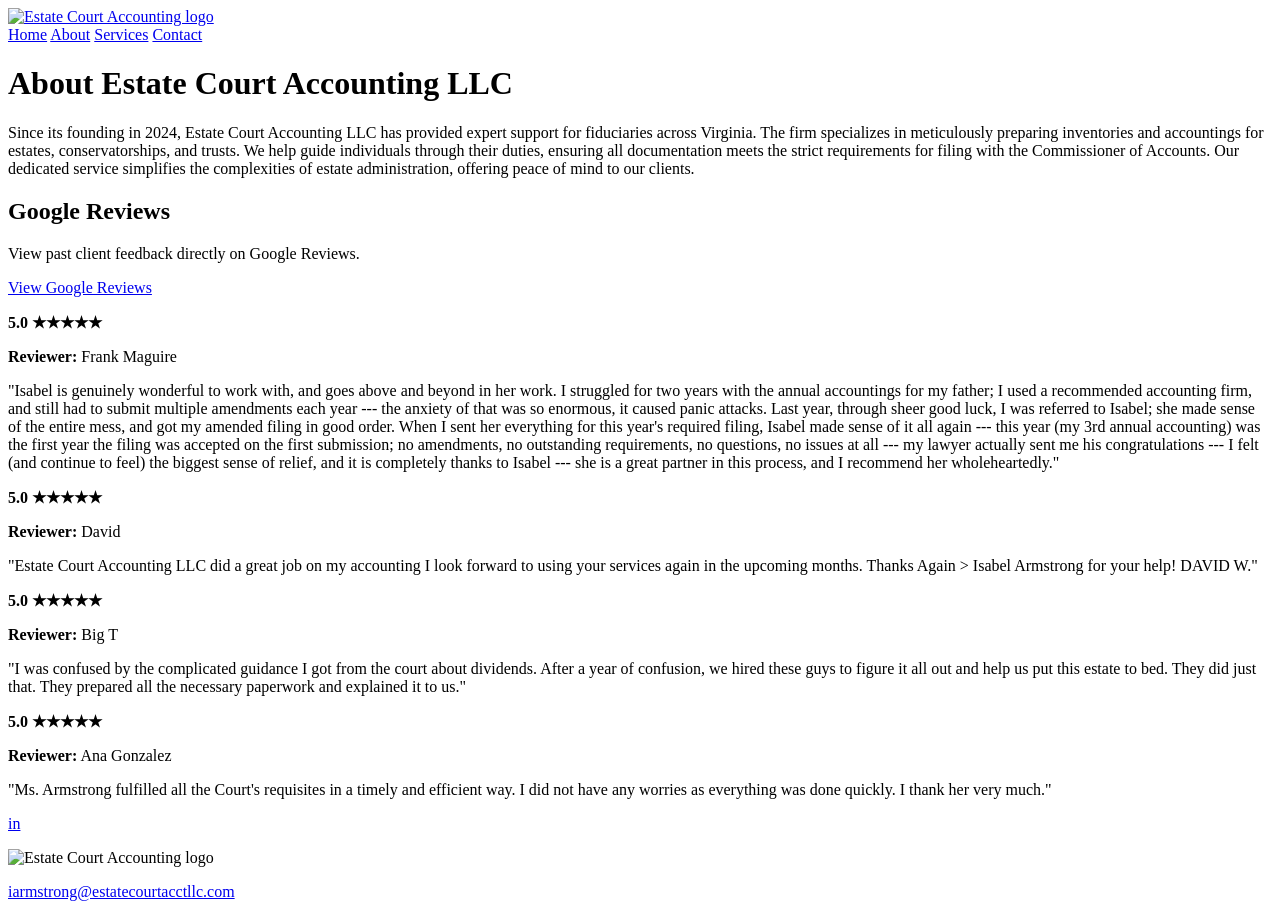
==== about.html @ 3e704bae "Add files via upload" ====
<!doctype html>
<html lang="en">
  <head>
    <meta charset="UTF-8" />
    <meta name="viewport" content="width=device-width, initial-scale=1.0" />
    <title>About | Estate Court Accounting LLC</title>
    <meta
      name="description"
      content="About Estate Court Accounting LLC and fiduciary support services across Virginia."
    />
    <meta name="robots" content="index,follow" />
    <meta property="og:type" content="website" />
    <meta property="og:site_name" content="Estate Court Accounting LLC" />
    <meta property="og:title" content="About | Estate Court Accounting LLC" />
    <meta
      property="og:description"
      content="Learn about Estate Court Accounting LLC and read feedback from past clients."
    />
    <meta property="og:url" content="https://www.estatecourtacctllc.com/about.html" />
    <meta property="og:image" content="https://www.estatecourtacctllc.com/assets/images/logo.png" />
    <meta name="twitter:card" content="summary_large_image" />
    <meta name="twitter:title" content="About | Estate Court Accounting LLC" />
    <meta
      name="twitter:description"
      content="Learn about Estate Court Accounting LLC and read feedback from past clients."
    />
    <meta name="twitter:image" content="https://www.estatecourtacctllc.com/assets/images/logo.png" />
    <link rel="canonical" href="https://www.estatecourtacctllc.com/about.html" />
    <link rel="stylesheet" href="assets/styles.css" />
    <link rel="icon" type="image/png" href="assets/images/logo.png" />
  </head>
  <body data-page="about">
    <header class="site-header">
      <div class="container logo-row">
        <a href="index.html" aria-label="Estate Court Accounting home">
          <img src="assets/images/logo.png" alt="Estate Court Accounting logo" />
        </a>
      </div>
      <nav class="container nav">
        <a href="index.html" data-page="home">Home</a>
        <a href="about.html" data-page="about">About</a>
        <a href="services.html" data-page="services">Services</a>
        <a href="contact.html" data-page="contact">Contact</a>
      </nav>
    </header>

    <main class="section">
      <div class="container prose">
        <h1>About Estate Court Accounting LLC</h1>
        <p>
          Since its founding in 2024, Estate Court Accounting LLC has provided expert support for
          fiduciaries across Virginia. The firm specializes in meticulously preparing inventories
          and accountings for estates, conservatorships, and trusts. We help guide individuals
          through their duties, ensuring all documentation meets the strict requirements for filing
          with the Commissioner of Accounts. Our dedicated service simplifies the complexities of
          estate administration, offering peace of mind to our clients.
        </p>

        <h2>Google Reviews</h2>
        <p>
          View past client feedback directly on Google Reviews.
        </p>
        <p>
          <a
            class="btn primary"
            href="https://maps.app.goo.gl/aMoXxhJBWTPQcsBL6"
            target="_blank"
            rel="noopener noreferrer"
            >View Google Reviews</a
          >
        </p>
        <div class="grid-3 reviews-grid">
          <article class="card">
            <p><strong>5.0 ★★★★★</strong></p>
            <p><strong>Reviewer:</strong> Frank Maguire</p>
            <p>
              "Isabel is genuinely wonderful to work with, and goes above and beyond in her work.
              I struggled for two years with the annual accountings for my father; I used a
              recommended accounting firm, and still had to submit multiple amendments each year ---
              the anxiety of that was so enormous, it caused panic attacks. Last year, through sheer
              good luck, I was referred to Isabel; she made sense of the entire mess, and got my
              amended filing in good order. When I sent her everything for this year's required
              filing, Isabel made sense of it all again --- this year (my 3rd annual accounting) was
              the first year the filing was accepted on the first submission; no amendments, no
              outstanding requirements, no questions, no issues at all --- my lawyer actually sent
              me his congratulations --- I felt (and continue to feel) the biggest sense of relief,
              and it is completely thanks to Isabel --- she is a great partner in this process, and
              I recommend her wholeheartedly."
            </p>
          </article>
          <article class="card">
            <p><strong>5.0 ★★★★★</strong></p>
            <p><strong>Reviewer:</strong> David</p>
            <p>
              "Estate Court Accounting LLC did a great job on my accounting I look forward to using
              your services again in the upcoming months. Thanks Again > Isabel Armstrong for your
              help! DAVID W."
            </p>
          </article>
          <article class="card">
            <p><strong>5.0 ★★★★★</strong></p>
            <p><strong>Reviewer:</strong> Big T</p>
            <p>
              "I was confused by the complicated guidance I got from the court about dividends.
              After a year of confusion, we hired these guys to figure it all out and help us put
              this estate to bed. They did just that. They prepared all the necessary paperwork and
              explained it to us."
            </p>
          </article>
          <article class="card">
            <p><strong>5.0 ★★★★★</strong></p>
            <p><strong>Reviewer:</strong> Ana Gonzalez</p>
            <p>
              "Ms. Armstrong fulfilled all the Court's requisites in a timely and efficient way. I
              did not have any worries as everything was done quickly. I thank her very much."
            </p>
          </article>
        </div>
      </div>
    </main>

    <footer class="site-footer">
      <div class="container footer-content">
        <p class="footer-left">
          <a
            class="linkedin-link"
            href="https://www.linkedin.com/company/estate-court-accounting-llc/"
            target="_blank"
            rel="noopener noreferrer"
            aria-label="Estate Court Accounting on LinkedIn"
            ><span class="linkedin-icon" aria-hidden="true">in</span></a
          >
        </p>
        <img class="footer-logo" src="assets/images/logo.png" alt="Estate Court Accounting logo" />
        <p class="footer-right">
          <a href="mailto:iarmstrong@estatecourtacctllc.com">iarmstrong@estatecourtacctllc.com</a>
        </p>
      </div>
    </footer>
    <script src="assets/site.js"></script>
  </body>
</html>
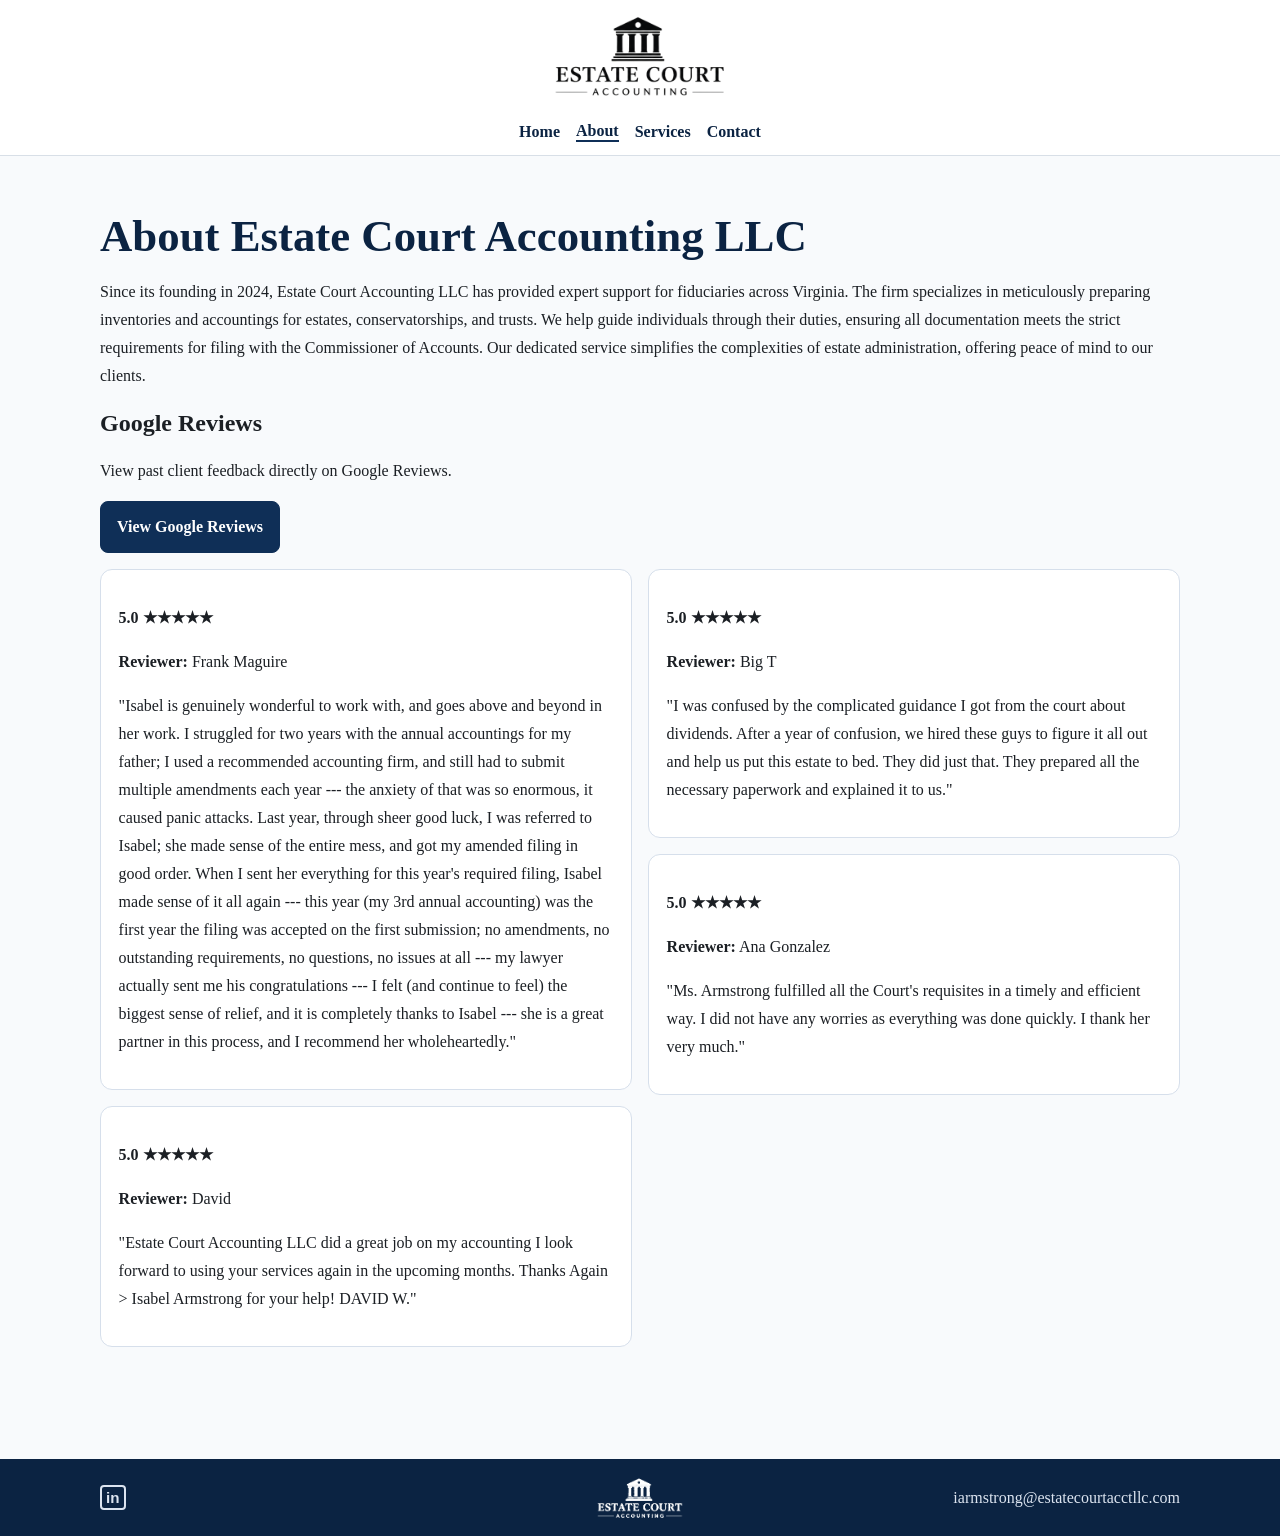
==== commit 1b4b1f47: "Update about.html" ====
--- a/about.html
+++ b/about.html
@@ -16,24 +16,24 @@
       property="og:description"
       content="Learn about Estate Court Accounting LLC and read feedback from past clients."
     />
-    <meta property="og:url" content="https://www.estatecourtacctllc.com/about.html" />
-    <meta property="og:image" content="https://www.estatecourtacctllc.com/assets/images/logo.png" />
+    <meta property="og:url" content="https://estatecourtaccounting.github.io/estate-court-accounting-static/about.html" />
+    <meta property="og:image" content="https://estatecourtaccounting.github.io/estate-court-accounting-static/logo.png" />
     <meta name="twitter:card" content="summary_large_image" />
     <meta name="twitter:title" content="About | Estate Court Accounting LLC" />
     <meta
       name="twitter:description"
       content="Learn about Estate Court Accounting LLC and read feedback from past clients."
     />
-    <meta name="twitter:image" content="https://www.estatecourtacctllc.com/assets/images/logo.png" />
-    <link rel="canonical" href="https://www.estatecourtacctllc.com/about.html" />
-    <link rel="stylesheet" href="assets/styles.css" />
-    <link rel="icon" type="image/png" href="assets/images/logo.png" />
+    <meta name="twitter:image" content="https://estatecourtaccounting.github.io/estate-court-accounting-static/logo.png" />
+    <link rel="canonical" href="https://estatecourtaccounting.github.io/estate-court-accounting-static/about.html" />
+    <link rel="stylesheet" href="styles.css" />
+    <link rel="icon" type="image/png" href="logo.png" />
   </head>
   <body data-page="about">
     <header class="site-header">
       <div class="container logo-row">
         <a href="index.html" aria-label="Estate Court Accounting home">
-          <img src="assets/images/logo.png" alt="Estate Court Accounting logo" />
+          <img src="logo.png" alt="Estate Court Accounting logo" />
         </a>
       </div>
       <nav class="container nav">
@@ -131,12 +131,12 @@
             ><span class="linkedin-icon" aria-hidden="true">in</span></a
           >
         </p>
-        <img class="footer-logo" src="assets/images/logo.png" alt="Estate Court Accounting logo" />
+        <img class="footer-logo" src="logo.png" alt="Estate Court Accounting logo" />
         <p class="footer-right">
           <a href="mailto:iarmstrong@estatecourtacctllc.com">iarmstrong@estatecourtacctllc.com</a>
         </p>
       </div>
     </footer>
-    <script src="assets/site.js"></script>
+    <script src="site.js"></script>
   </body>
 </html>
--- a/styles.css
+++ b/styles.css
@@ -0,0 +1,647 @@
+:root {
+  --navy: #0f2f57;
+  --navy-dark: #0b2342;
+  --text: #1b1f24;
+  --muted: #5f6978;
+  --bg: #f8fafc;
+  --white: #ffffff;
+}
+
+* {
+  box-sizing: border-box;
+}
+
+body {
+  margin: 0;
+  font-family: Georgia, "Times New Roman", serif;
+  color: var(--text);
+  background: var(--bg);
+}
+
+.container {
+  width: min(1080px, 92vw);
+  margin: 0 auto;
+}
+
+.site-header {
+  background: var(--white);
+  border-bottom: 1px solid #d8dfe7;
+}
+
+.topbar {
+  display: flex;
+  justify-content: space-between;
+  align-items: center;
+  gap: 1rem;
+  padding: 1rem 0 0.5rem;
+}
+
+.brand {
+  margin: 0;
+  font-size: 1.5rem;
+  font-weight: 700;
+  color: var(--navy-dark);
+}
+
+.subbrand {
+  margin: 0.2rem 0 0;
+  color: var(--muted);
+  font-size: 0.95rem;
+}
+
+.phone-link {
+  color: var(--navy-dark);
+  text-decoration: none;
+  font-weight: 700;
+}
+
+.logo-row {
+  display: flex;
+  justify-content: center;
+  padding: 0.65rem 0 0.35rem;
+}
+
+.logo-row img {
+  display: block;
+  height: 92px;
+  width: auto;
+}
+
+.nav {
+  display: flex;
+  gap: 1rem;
+  padding: 0.85rem 0;
+  flex-wrap: wrap;
+  justify-content: center;
+  align-items: center;
+}
+
+.nav a {
+  color: var(--navy-dark);
+  text-decoration: none;
+  font-weight: 600;
+}
+
+.nav a.active {
+  border-bottom: 2px solid var(--navy);
+}
+
+.hero {
+  background: linear-gradient(180deg, #ffffff 0%, #eef3f8 100%);
+  padding: 3.5rem 0;
+}
+
+.eyebrow {
+  margin: 0;
+  color: var(--navy);
+  text-transform: uppercase;
+  letter-spacing: 0.06em;
+  font-weight: 700;
+  font-size: 0.85rem;
+}
+
+h1 {
+  color: var(--navy-dark);
+  margin: 0.35rem 0 0.8rem;
+  font-size: clamp(1.9rem, 4vw, 2.8rem);
+}
+
+.lead {
+  font-size: 1.1rem;
+  line-height: 1.65;
+  max-width: 820px;
+}
+
+.hero-image {
+  width: 100%;
+  max-width: 850px;
+  border: 1px solid #d6dfeb;
+  border-radius: 10px;
+  margin-top: 1rem;
+}
+
+.section {
+  padding: 3rem 0;
+}
+
+.alt {
+  background: #edf2f7;
+}
+
+.grid-3 {
+  display: grid;
+  grid-template-columns: repeat(auto-fit, minmax(220px, 1fr));
+  gap: 1rem;
+}
+
+.reviews-grid {
+  display: block;
+  column-count: 2;
+  column-gap: 1rem;
+}
+
+.reviews-grid .card {
+  display: inline-block;
+  width: 100%;
+  margin: 0 0 1rem;
+  break-inside: avoid;
+}
+
+.card {
+  background: white;
+  border: 1px solid #d6dfeb;
+  border-radius: 12px;
+  padding: 1.1rem;
+}
+
+.card h2 {
+  margin-top: 0;
+  color: var(--navy-dark);
+  font-size: 1.2rem;
+}
+
+.card ul {
+  margin: 0;
+  padding-left: 1.1rem;
+  line-height: 1.8;
+}
+
+.center {
+  text-align: center;
+}
+
+.btn {
+  display: inline-block;
+  border: 1px solid var(--navy);
+  color: var(--navy);
+  text-decoration: none;
+  padding: 0.7rem 1rem;
+  border-radius: 8px;
+  font-weight: 600;
+  background: white;
+}
+
+.btn.primary {
+  background: var(--navy);
+  color: white;
+}
+
+.cta-row {
+  display: flex;
+  gap: 0.75rem;
+  flex-wrap: wrap;
+  margin-top: 1rem;
+}
+
+.prose p {
+  line-height: 1.75;
+}
+
+.form {
+  max-width: 760px;
+  display: grid;
+  gap: 0.45rem;
+}
+
+.form input,
+.form select,
+.form textarea {
+  width: 100%;
+  border: 1px solid #bfcada;
+  border-radius: 8px;
+  padding: 0.7rem;
+  font-size: 1rem;
+  font-family: inherit;
+}
+
+.form button {
+  margin-top: 0.8rem;
+  cursor: pointer;
+}
+
+.note {
+  color: var(--muted);
+}
+
+.site-footer {
+  background: var(--navy-dark);
+  color: #dce4f0;
+  margin-top: 3rem;
+}
+
+.footer-content {
+  display: grid;
+  grid-template-columns: 1fr auto 1fr;
+  align-items: center;
+  gap: 1rem;
+  padding: 0.95rem 0;
+}
+
+.site-footer a {
+  color: #dce4f0;
+  text-decoration: none;
+}
+
+.footer-logo {
+  display: block;
+  height: 46px;
+  width: auto;
+  filter: brightness(0) invert(1);
+}
+
+.footer-left {
+  margin: 0;
+  text-align: left;
+  font-weight: 700;
+}
+
+.footer-right {
+  margin: 0;
+  text-align: right;
+}
+
+.linkedin-link {
+  display: inline-flex;
+  align-items: center;
+  color: #dce4f0;
+  text-decoration: none;
+}
+
+.linkedin-icon {
+  width: 1.6rem;
+  height: 1.6rem;
+  border: 2px solid #dce4f0;
+  border-radius: 4px;
+  display: inline-flex;
+  align-items: center;
+  justify-content: center;
+  font-family: Arial, sans-serif;
+  font-size: 0.95rem;
+  font-weight: 700;
+  line-height: 1;
+  text-transform: lowercase;
+}
+
+
+
+.flyer {
+  padding: 2rem 0 3rem;
+}
+
+.flyer-wrap {
+  background: #fff;
+  border: 1px solid #d4dbe6;
+  box-shadow: 0 1px 2px rgba(7, 20, 36, 0.06);
+}
+
+.flyer-header {
+  text-align: center;
+  padding: 1.15rem 1rem 1rem;
+}
+
+.flyer-header h1 {
+  margin: 0;
+  font-size: clamp(2rem, 5vw, 4.2rem);
+  letter-spacing: 0.03em;
+  line-height: 1;
+  color: #111;
+}
+
+.flyer-accounting {
+  margin: 0.2rem 0 1rem;
+  font-size: clamp(1.2rem, 2.7vw, 2rem);
+  letter-spacing: 0.22em;
+  color: var(--navy-dark);
+  display: inline-flex;
+  align-items: center;
+  gap: 0.95rem;
+}
+
+.flyer-accounting span {
+  display: inline-block;
+  width: clamp(40px, 10vw, 120px);
+  height: 2px;
+  background: #9caac1;
+}
+
+.flyer-eyebrow {
+  margin: 0;
+  font-size: 0.98rem;
+  font-weight: 700;
+  letter-spacing: 0.08em;
+  color: var(--navy-dark);
+}
+
+.flyer-band {
+  background: var(--navy);
+  color: #fff;
+  text-align: center;
+  font-weight: 700;
+  padding: 0.58rem 1rem;
+  letter-spacing: 0.04em;
+  font-size: 1.08rem;
+}
+
+.flyer-intro {
+  text-align: center;
+  margin: 1.15rem auto;
+  max-width: 830px;
+  font-size: 1.12rem;
+  line-height: 1.5;
+  padding: 0 1rem;
+}
+
+.flyer-columns {
+  display: grid;
+  grid-template-columns: repeat(3, minmax(0, 1fr));
+  gap: 0;
+  border-top: 1px solid #dbe2ee;
+  border-bottom: 1px solid #dbe2ee;
+}
+
+.flyer-col {
+  padding: 1.05rem 1rem;
+}
+
+.flyer-col:not(:last-child) {
+  border-right: 1px solid #dbe2ee;
+}
+
+.flyer-col h2 {
+  margin: 0 0 0.4rem;
+  color: var(--navy-dark);
+  font-size: 1.08rem;
+  text-align: center;
+  letter-spacing: 0.01em;
+}
+
+.title-rule {
+  width: 54px;
+  height: 2px;
+  background: #8ea0bf;
+  margin: 0 auto 0.95rem;
+}
+
+.flyer-col ul {
+  list-style: none;
+  padding: 0;
+  margin: 0;
+}
+
+.flyer-col li {
+  margin: 0 0 0.68rem;
+  line-height: 1.35;
+  position: relative;
+  padding-left: 1.88rem;
+  font-size: 0.99rem;
+}
+
+.flyer-col li::before {
+  content: "✓";
+  position: absolute;
+  left: 0;
+  top: 0.05rem;
+  width: 1.35rem;
+  height: 1.35rem;
+  border-radius: 999px;
+  background: var(--navy);
+  color: #fff;
+  font-size: 0.9rem;
+  font-weight: 700;
+  display: grid;
+  place-items: center;
+}
+
+.simple-list li {
+  padding-left: 1.1rem;
+}
+
+.simple-list li::before {
+  content: "•";
+  background: transparent;
+  color: var(--navy-dark);
+  width: auto;
+  height: auto;
+  font-size: 1.3rem;
+  top: -0.15rem;
+}
+
+.who-help {
+  margin: 0 0 0.55rem;
+  font-weight: 700;
+  color: #26364e;
+}
+
+.alone {
+  font-style: italic;
+  color: var(--navy-dark);
+  font-weight: 700;
+  margin: 0.55rem 0 0;
+  font-size: 1.03rem;
+}
+
+.question-box {
+  margin: 0.95rem;
+  border: 2px solid #b9c8df;
+  border-radius: 14px;
+  text-align: center;
+  padding: 0.85rem 1rem;
+}
+
+.question-box h3 {
+  margin: 0;
+  color: var(--navy-dark);
+  font-size: 1.55rem;
+  letter-spacing: 0.01em;
+}
+
+.question-box p {
+  margin: 0.28rem 0 0;
+  font-size: 2rem;
+  line-height: 1.2;
+}
+
+.question-icon {
+  display: inline-block;
+  width: 1.05rem;
+  height: 1.05rem;
+  border: 2px solid var(--navy);
+  border-radius: 999px;
+  vertical-align: middle;
+  margin-right: 0.18rem;
+  position: relative;
+}
+
+.question-icon::after {
+  content: "";
+  position: absolute;
+  width: 0.32rem;
+  height: 0.32rem;
+  border-left: 2px solid var(--navy);
+  border-bottom: 2px solid var(--navy);
+  transform: rotate(-45deg);
+  right: -0.08rem;
+  bottom: -0.09rem;
+}
+
+.contact-band {
+  background: var(--navy);
+  color: #fff;
+  display: block;
+  padding: 0;
+  font-weight: 700;
+}
+
+.contact-band p {
+  margin: 0;
+  padding: 1rem 0.9rem;
+}
+
+.contact-band a {
+  color: #fff;
+  text-decoration: none;
+}
+
+.contact-band .consultation-only {
+  text-align: center;
+  letter-spacing: 0.04em;
+  font-size: 1.08rem;
+}
+
+.serving-line {
+  text-align: center;
+  color: var(--navy-dark);
+  letter-spacing: 0.24em;
+  font-weight: 700;
+  margin: 0.9rem 0 0;
+  padding-bottom: 0.95rem;
+}
+
+.home-actions {
+  display: flex;
+  gap: 0.7rem;
+  justify-content: center;
+  padding-bottom: 1.5rem;
+}
+
+@media (max-width: 900px) {
+  .reviews-grid {
+    column-count: 1;
+  }
+
+  .logo-row img {
+    height: 72px;
+  }
+
+  .nav {
+    gap: 0.65rem;
+  }
+
+  .flyer-accounting span {
+    width: 32px;
+  }
+
+  .flyer-columns {
+    grid-template-columns: 1fr;
+  }
+
+  .flyer-col:not(:last-child) {
+    border-right: none;
+    border-bottom: 1px solid #dbe2ee;
+  }
+
+  .contact-band {
+    text-align: center;
+  }
+
+  .contact-band .consultation-only {
+    font-size: 0.92rem;
+    letter-spacing: 0.02em;
+  }
+
+  .footer-content {
+    grid-template-columns: 1fr;
+    justify-items: center;
+    text-align: center;
+    gap: 0.55rem;
+  }
+
+  .footer-left,
+  .footer-right {
+    text-align: center;
+  }
+
+  .question-box p {
+    font-size: 1.2rem;
+  }
+
+  .flyer-header h1 {
+    letter-spacing: 0.02em;
+  }
+
+  .flyer-accounting {
+    letter-spacing: 0.14em;
+  }
+
+  .flyer-eyebrow {
+    font-size: 0.83rem;
+    letter-spacing: 0.05em;
+  }
+
+  .flyer-band {
+    font-size: 0.92rem;
+  }
+
+  .flyer-intro {
+    font-size: 1rem;
+    line-height: 1.45;
+  }
+
+  .flyer-col h2 {
+    font-size: 1rem;
+  }
+
+  .flyer-col li {
+    font-size: 0.96rem;
+  }
+
+  .serving-line {
+    letter-spacing: 0.1em;
+    font-size: 0.9rem;
+  }
+}
+
+@media (min-width: 1300px) {
+  .flyer-wrap {
+    max-width: 1160px;
+  }
+
+  .flyer-header h1 {
+    font-size: 4.4rem;
+  }
+
+  .flyer-accounting {
+    font-size: 2.05rem;
+    letter-spacing: 0.24em;
+  }
+
+  .flyer-eyebrow {
+    font-size: 1.03rem;
+  }
+
+  .flyer-band {
+    font-size: 1.14rem;
+  }
+
+  .flyer-intro {
+    font-size: 1.16rem;
+  }
+
+  .flyer-col h2 {
+    font-size: 1.15rem;
+  }
+
+  .flyer-col li {
+    font-size: 1.02rem;
+  }
+}
